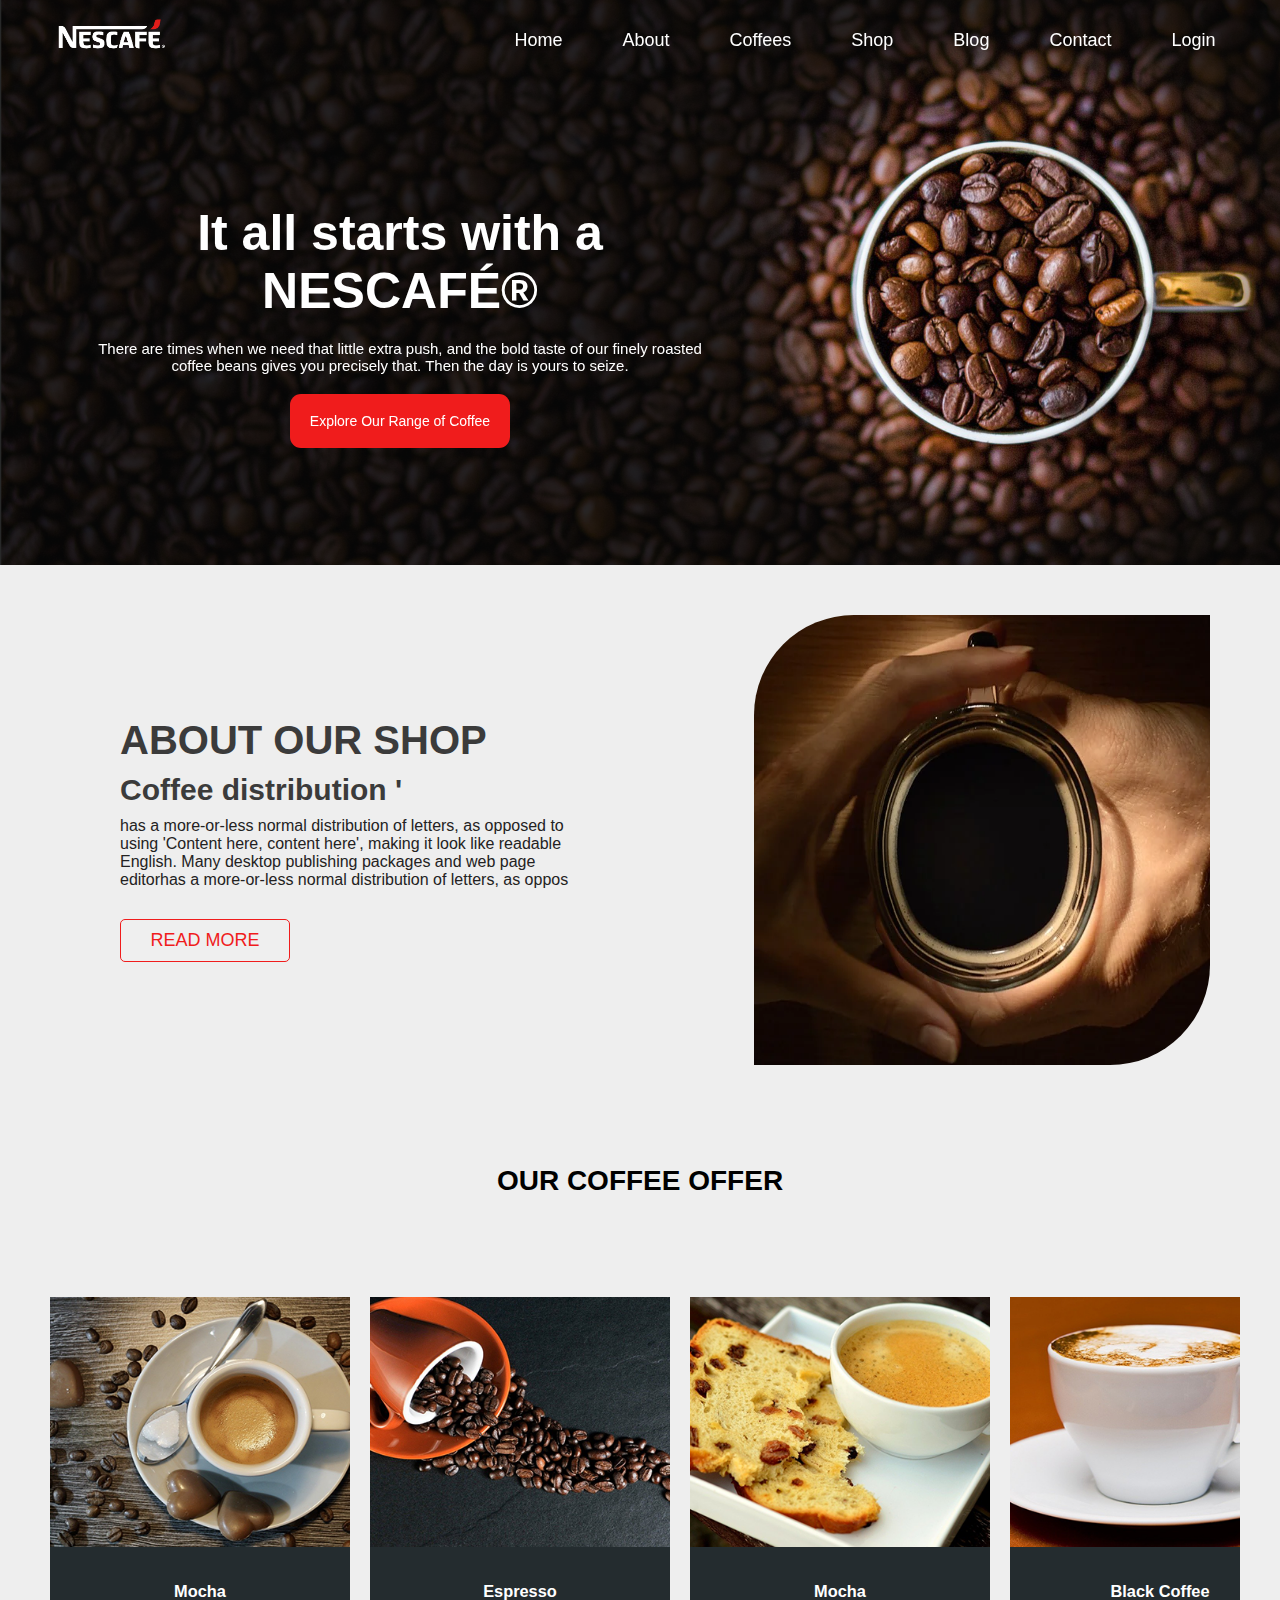
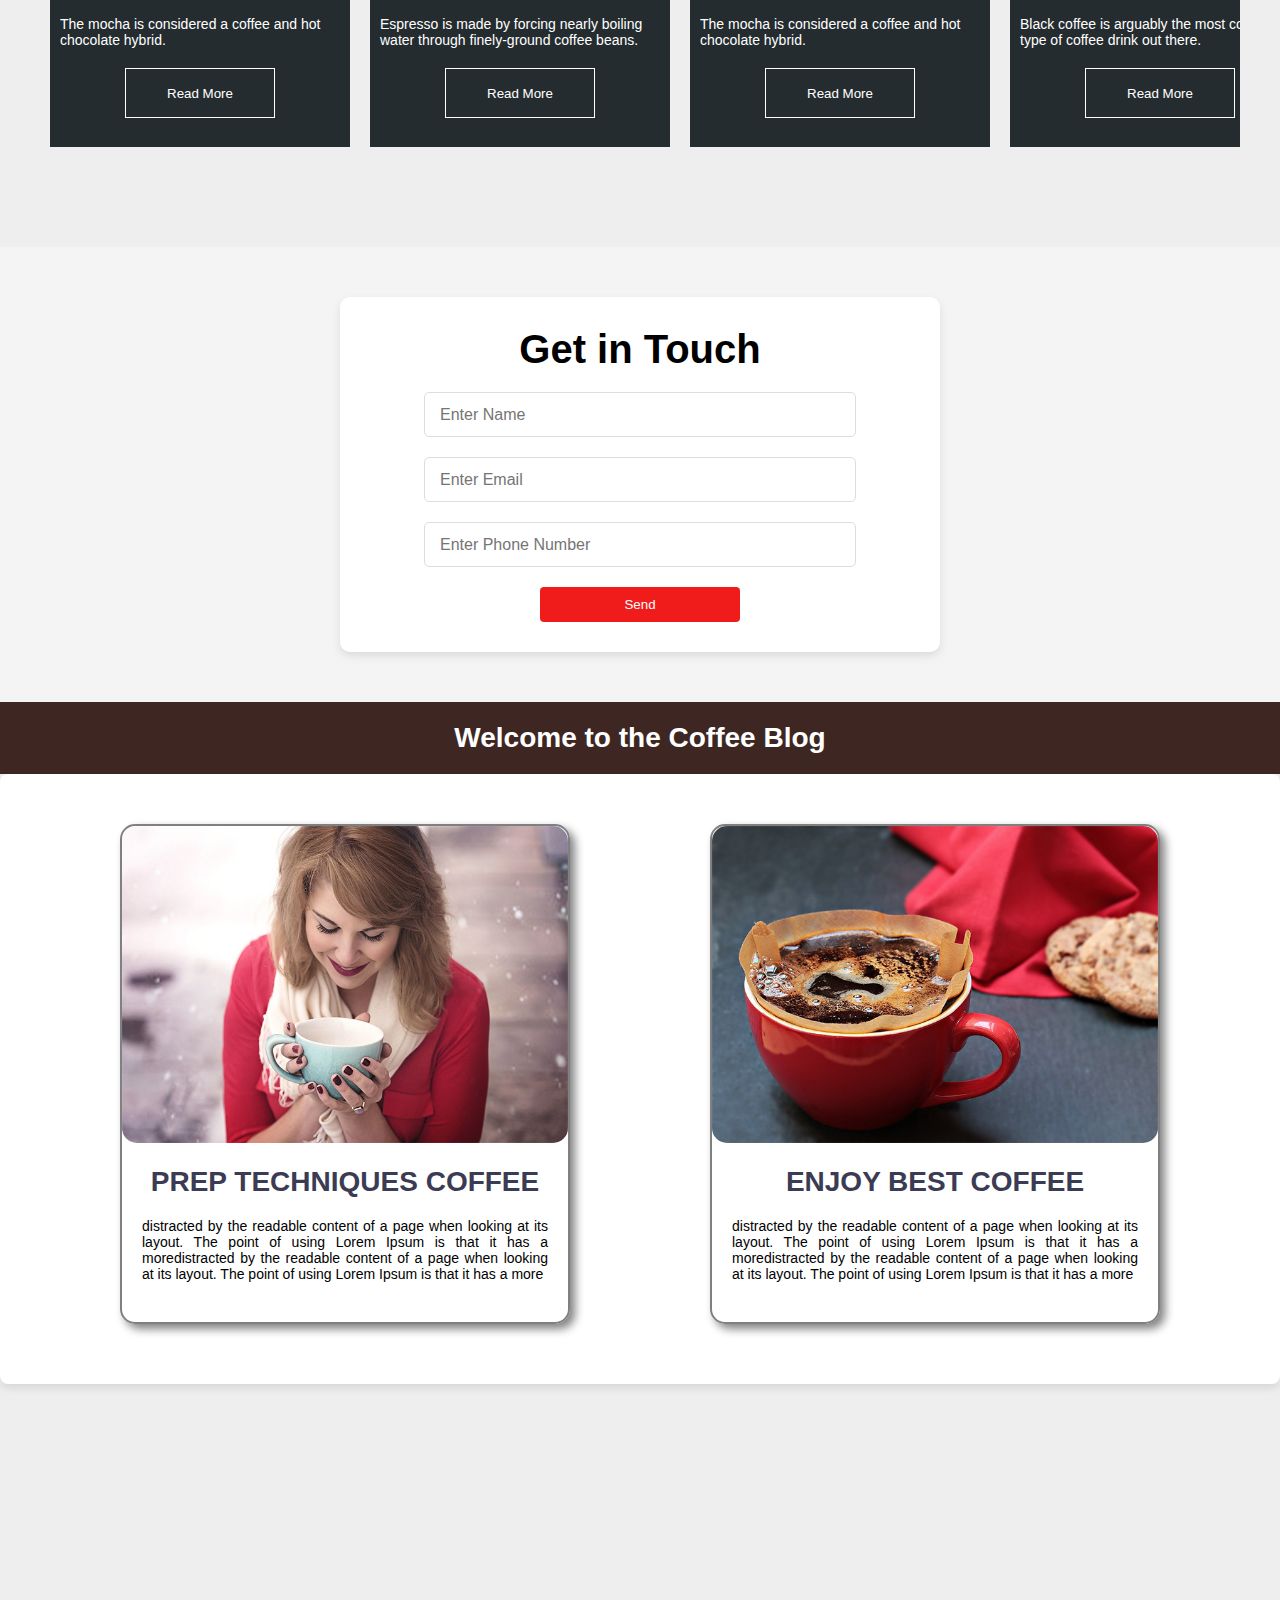
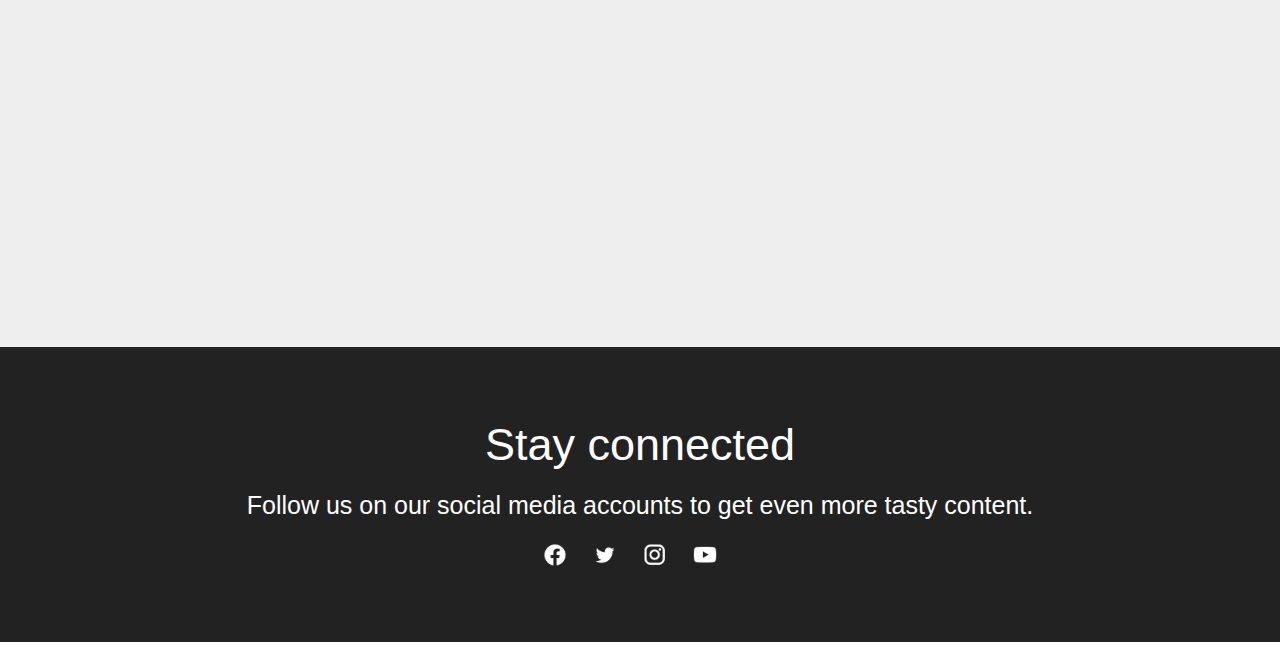
==== index.html @ 3fcc97b4 "Add files via upload" ====
<!DOCTYPE html>
<html lang="en">

<head>
    <meta charset="UTF-8">
    <meta name="viewport" content="width=device-width, initial-scale=1.0">
    <title>Nescafe</title>
    <link rel="stylesheet" href="style.css">
    <link rel="stylesheet" href="https://cdn.jsdelivr.net/npm/swiper@11/swiper-bundle.min.css" />
    <link rel="stylesheet" href="https://cdnjs.cloudflare.com/ajax/libs/font-awesome/6.5.2/css/all.min.css"
        integrity="sha512-SnH5WK+bZxgPHs44uWIX+LLJAJ9/2PkPKZ5QiAj6Ta86w+fsb2TkcmfRyVX3pBnMFcV7oQPJkl9QevSCWr3W6A=="
        crossorigin="anonymous" referrerpolicy="no-referrer" />
    <link rel="icon" href="images/favicon.ico">
    <script src="https://cdnjs.cloudflare.com/ajax/libs/jquery/3.7.1/jquery.min.js"
        integrity="sha512-v2CJ7UaYy4JwqLDIrZUI/4hqeoQieOmAZNXBeQyjo21dadnwR+8ZaIJVT8EE2iyI61OV8e6M8PP2/4hpQINQ/g=="
        crossorigin="anonymous" referrerpolicy="no-referrer">
        </script>
</head>

<body>
    <header>
        <div class="all-content">
            <div class="navbar">
                <div class="logo">
                    <img src="images/nescafe-logo.png" alt="nes-logo" style="width: 150px; height: 100px;">
                </div>
                <div class="list">
                    <ul>
                        <li><a href="#">Home</a></li>
                        <li><a href="#about" target="_self">About</a></li>
                        <li><a href="#coffee" target="_self">Coffees</a></li>
                        <li><a href="#shop" target="_self">Shop</a></li>
                        <li><a href="#blog" target="_self">Blog</a></li>
                        <li><a href="#contact" target="_self">Contact</a></li>
                        <li><a href="form.html" >Login</a></li>
                    </ul>
                    <div class="nav-icon">
                        <i class="fa-solid fa-bars toggle"></i>
                    </div>
                </div>
            </div>
        </div>
    </header>


   <!-- mobile banner starts here -->
   <div class="list-mb">
    <ul>
        <i class="fa-solid fa-x" class="close-mb" style="color: #ffff; cursor: pointer;"></i>
        <li><a href="#">Home</a></li>
        <li><a href="#">About</a></li>
        <li><a href="#">Coffees</a></li>
        <li><a href="#">Shop</a></li>
        <li><a href="#">Blog</a></li>
        <li><a href="#">Contact</a></li>
        <li><a href="form.html">Login</a></li>

    </ul>
  </div>

  <script>
  $(".toggle").click(function(){
  $("ul").show();
  
});

$(".list-mb .fa-x").click(() => {
        $("ul").hide(); 
    });
  </script>

    <div class="banner">
        <!-- Swiper -->
        <div class="swiper mySwiper">
            <div class="swiper-wrapper" style="height: 565px;">
                <div class="swiper-slide">
                    <div class="text">
                        <h1 >It all starts with a NESCAFÉ®</h1>
                        <p >There are times when we need that little extra
                            push, and the bold taste of our finely roasted coffee beans gives you precisely that. Then
                            the day is yours to seize.</p>
                        <button style="background: #F01C1C;
                margin-top: 20px;
                padding: 19px;
                color: #fff;
                width: 220px;
                border: none;
                border-radius: 11px;
                font-size: 14px; cursor: pointer;" onclick="showpopup()">Explore Our Range of Coffee</button>
                    </div>
                </div>
                <div class="swiper-slide">
                    <div class="text">
                        <h1 style="font-size: 50px;">Relax and unwind with NESCAFÉ®</h1>
                        <p style="font-size: 15px; padding-top: 20px;">After all that is said and done, remember, the
                            universe is yours to unfold. You belong here, with us. Take a deep breath and indulge in a
                            warm cup of NESCAFÉ® to enjoy the small pleasures of life.</p>
                        <button style="background: #F01C1C;
              margin-top: 20px;
              padding: 19px;
              color: #fff;
              width: 220px;
              border: none;
              border-radius: 11px;
              font-size: 14px;">Explore Our Range of Coffee</button>
                    </div>
                </div>
                <div class="swiper-slide ">
                    <div class="text">
                        <h1 style="font-size: 50px;">Relax and unwind with NESCAFÉ®</h1>
                        <p style="font-size: 15px; padding-top: 20px;">After all that is said and done, remember, the
                            universe is yours to unfold. You belong here, with us. Take a deep breath and indulge in a
                            warm cup of NESCAFÉ® to enjoy the small pleasures of life.</p>
                        <button style="background: green;
                margin-top: 20px;
                padding: 19px;
                color: #fff;
                width: 220px;
                border: none;
                border-radius: 11px;
                font-size: 14px; cursor: pointer;" onclick="showpopup()">Explore Our Range of Coffee </button>
                    </div>

                </div>

            </div>

        </div>
    </div>
    <!-- Swiper JS -->
    <script src="https://cdn.jsdelivr.net/npm/swiper@11/swiper-bundle.min.js"></script>

    <!-- Initialize Swiper -->
    <!-- <script>
          var swiper = new Swiper(".mySwiper", {
            spaceBetween: 30,
            centeredSlides: true,
            autoplay: {
              delay: 2500,
              disableOnInteraction: false,
            },
            pagination: {
              el: ".swiper-pagination",
              clickable: true,
            },
            navigation: {
              nextEl: ".swiper-button-next",
              prevEl: ".swiper-button-prev",
            },
          });
        </script>  -->


    <!-- popup code starts here -->
    <div class="popup-1" id="backdrop">

        <button class="close" onclick="hidepopup()">X</button>
        <div class="all-cards-new">

            <div class="popup-card">
                <div class="img-new">
                    <img src="images/img-2.webp" alt="coffee">
                </div>
                <h3>NESCAFÉ® Iced Latté Can</h3>
                <p>Your favorite coffee experience made more stylish with a cool can!</p>
                <div class="icons" style="display: flex;">
                    <i class="fa-solid fa-star"></i>
                    <i class="fa-solid fa-star"></i>
                    <i class="fa-solid fa-star"></i>
                    <i class="fa-solid fa-star"></i>
                    <i class="fa-solid fa-star"></i>
                </div>
            </div>

            <div class="popup-card">
                <div class="img-new">
                    <img src="images/img-3.webp" alt="coffee">
                </div>
                <h3>NESCAFÉ® Iced Latté Can</h3>
                <p>Your favorite coffee experience made more stylish with a cool can!</p>
                <div class="icons" style="display: flex;">
                    <i class="fa-solid fa-star"></i>
                    <i class="fa-solid fa-star"></i>
                    <i class="fa-solid fa-star"></i>
                    <i class="fa-solid fa-star"></i>
                    <i class="fa-solid fa-star"></i>
                </div>
            </div>
            <div class="popup-card">
                <div class="img-new">
                    <img src="images/img-4.webp" alt="coffee">
                </div>
                <h3>NESCAFÉ® Iced Latté Can</h3>
                <p>Your favorite coffee experience made more stylish with a cool can!</p>
                <div class="icons" style="display: flex;">
                    <i class="fa-solid fa-star"></i>
                    <i class="fa-solid fa-star"></i>
                    <i class="fa-solid fa-star"></i>
                    <i class="fa-solid fa-star"></i>
                    <i class="fa-solid fa-star"></i>
                </div>
            </div>
        </div>


        <!-- <div class="all-cards-new" style="margin-bottom: 30px;">
                <div class="popup-card">
                    <div class="img-new">
                        <img src="images/img-2.webp" alt="coffee">
                    </div>
                    <h3>NESCAFÉ® Iced Latté Can</h3>
                    <p>Your favorite coffee experience made more stylish with a cool can!</p>
                    <div class="icons" style="display: flex;">
                        <i class="fa-solid fa-star"></i>
                        <i class="fa-solid fa-star"></i>
                        <i class="fa-solid fa-star"></i>
                        <i class="fa-solid fa-star"></i>
                        <i class="fa-solid fa-star"></i>
                    </div>
                </div>
            
                <div class="popup-card">
                    <div class="img-new">
                        <img src="images/img-3.webp" alt="coffee">
                    </div>
                    <h3>NESCAFÉ® Iced Latté Can</h3>
                    <p>Your favorite coffee experience made more stylish with a cool can!</p>
                    <div class="icons" style="display: flex;">
                        <i class="fa-solid fa-star"></i>
                        <i class="fa-solid fa-star"></i>
                        <i class="fa-solid fa-star"></i>
                        <i class="fa-solid fa-star"></i>
                        <i class="fa-solid fa-star"></i>
                    </div>
                </div>
            
                <div class="popup-card">
                    <div class="img-new">
                        <img src="images/img-4.webp" alt="coffee">
                    </div>
                    <h3>NESCAFÉ® Iced Latté Can</h3>
                    <p>Your favorite coffee experience made more stylish with a cool can!</p>
                    <div class="icons" style="display: flex;">
                        <i class="fa-solid fa-star"></i>
                        <i class="fa-solid fa-star"></i>
                        <i class="fa-solid fa-star"></i>
                        <i class="fa-solid fa-star"></i>
                        <i class="fa-solid fa-star"></i>
                    </div>
                </div>
              </div> -->

    </div>

    <!-- section 2 starts here -->
    <div class="all-content-2" id="about">
        <div class="text-img-2">
            <div class="text-2">

                <h1>ABOUT OUR SHOP</h1>
                <h2>Coffee distribution '</h2>
                <p>has a more-or-less normal distribution of letters, as opposed to using 'Content here, content here',
                    making it look like readable English. Many desktop publishing packages and web page editorhas a
                    more-or-less normal distribution of letters, as oppos</p>
                    <div class="read-btn">
                <button onclick="showpopup()">Read More</button>
            </div>
            </div>

            <div class="image-2">
                <img src="images/img-2.webp" alt="coffee" width="100px">
            </div>
        </div>
    </div>

    <!-- section-2 ends here -->

    <!-- section-3 starts here -->
    <h1  class="coffee-head-1" id="coffee">OUR COFFEE OFFER</h1>
    <section class="sec-3">
        <div class="backward" id="back-btn" onclick="scrollleft()">
            <i class="fas fa-chevron-left" style="color: #000;"></i>
        </div>
        <div class="all-cards" id="gallery">
            <div class="box">
                <div class="images-3">
                    <img src="images/coffee-1.png" alt="coffee">
                </div>
                <div class=" text-3">
                    <h3>Mocha</h3>
                    <p>The mocha is considered a coffee and hot chocolate hybrid.</p>
                    <div class="btn-1">
                        <button onclick="showpopup()">Read More</button>
                    </div>
                </div>
            </div>

            <div class="box">
                <div class="images-3">
                    <img src="images/coffee-2.png" alt="coffee">
                </div>
                <div class=" text-3">
                    <h3> Espresso</h3>
                    <p>Espresso is made by forcing nearly boiling water through finely-ground coffee beans.</p>
                    <div class="btn-1">
                        <button onclick="showpopup()">Read More</button>
                    </div>
                </div>
            </div>


            <div class="box">
                <div class="images-3">
                    <img src="images/coffee-3.png" alt="coffee">
                </div>
                <div class=" text-3">
                    <h3>Mocha</h3>
                    <p>The mocha is considered a coffee and hot chocolate hybrid.</p>
                    <div class="btn-1">
                        <button onclick="showpopup()">Read More</button>
                    </div>
                </div>
            </div>

            <div class="box">
                <div class="images-3">
                    <img src="images/coffee-4.png" alt="coffee">
                </div>
                <div class=" text-3">
                    <h3>Black Coffee</h3>
                    <p>Black coffee is arguably the most common type of coffee drink out there.</p>
                    <div class="btn-1">
                        <button onclick="showpopup()">Read More</button>
                    </div>
                </div>
            </div>

            <div class="box">
                <div class="images-3">
                    <img src="images/coffee-1.png" alt="coffee">
                </div>
                <div class=" text-3">
                    <h3>Americano</h3>
                    <p>The Americano is another popular type of coffee drink, and it's very easy to make!</p>
                    <div class="btn-1">
                        <button onclick="showpopup()">Read More</button>
                    </div>
                </div>
            </div>

            <div class="box">
                <div class="images-3">
                    <img src="images/coffee-2.png" alt="coffee">
                </div>
                <div class=" text-3">
                    <h3>Cappuccino</h3>
                    <p>Cappuccinos are a classic Italian type of coffee drink made of espresso, steamed milk, and thick
                        foam in equal parts.</p>
                    <div class="btn-1">
                        <button onclick="showpopup()">Read More</button>
                    </div>
                </div>
            </div>

            <div class="box">
                <div class="images-3">
                    <img src="images/coffee-3.png" alt="coffee">
                </div>
                <div class=" text-3">
                    <h3>Flat White</h3>
                    <p>If you're not familiar with flat whites, they're a type of coffee drink that's made with espresso
                        and steamed milk.</p>
                    <div class="btn-1">
                        <button onclick="showpopup()"> Read More</button>
                    </div>
                </div>
            </div>

            <div class="box">
                <div class="images-3">
                    <img src="images/coffee-4.png" alt="coffee">
                </div>
                <div class=" text-3">
                    <h3>Mocha</h3>
                    <p>The mocha is considered a coffee and hot chocolate hybrid.</p>
                    <div class="btn-1">
                        <button onclick="showpopup()">Read More</button>
                    </div>
                </div>
            </div>


            <div class="box">
                <div class="images-3">
                    <img src="images/coffee-1.png" alt="coffee">
                </div>
                <div class=" text-3">
                    <h3>Mocha</h3>
                    <p>The mocha is considered a coffee and hot chocolate hybrid.</p>
                    <div class="btn-1">
                        <button onclick="showpopup()">Read More</button>
                    </div>
                </div>
            </div>

            <div class="box">
                <div class="images-3">
                    <img src="images/coffee-2.png" alt="coffee">
                </div>
                <div class=" text-3">
                    <h3>Mocha</h3>
                    <p>The mocha is considered a coffee and hot chocolate hybrid.</p>
                    <div class="btn-1">
                        <button onclick="showpopup()">Read More</button>
                    </div>
                </div>
            </div>

            <div class="box">
                <div class="images-3">
                    <img src="images/coffee-3.png" alt="coffee">
                </div>
                <div class=" text-3">
                    <h3>Mocha</h3>
                    <p>The mocha is considered a coffee and hot chocolate hybrid.</p>
                    <div class="btn-1">
                        <button onclick="showpopup()">Read More</button>
                    </div>
                </div>
            </div>


        </div>
        <div class="forward" id="forward-btn" onclick="scrollright()">
            <i class="fas fa-chevron-right"></i>
        </div>
    </section>

    


    <script>
        let gallery = document.getElementById("gallery")

        function scrollleft() {
            gallery.scrollLeft -= 400

        }

        function scrollright() {
            gallery.scrollLeft += 400
        }
    </script>

    <script>
        let backdrop = document.getElementById("backdrop");

        function showpopup() {
            let backdrop = document.getElementById("backdrop");
            backdrop.style.display = "block";
        }


        function hidepopup() {
            backdrop.style.display = "none";
        }
    </script>

    <!-- section 4 starts here -->

    <section class="sec-4" id="shop">
        <form action="#" class="contact-form">
            <h1 style="color: #000;">Get in Touch</h1>
            <input type="text" placeholder="Enter Name" required>
            <input type="email" placeholder="Enter Email" required>
            <input type="tel" placeholder="Enter Phone Number" required>
            <div class="send-btn">
                <button onclick="showpopup2()" style="width: 200px;">Send</button>
            </div>
        </form>
    </section>

    <!-- popup 2 starts here -->
    <div class="popup-1" id="backdrop-2">
        <button class="close-2" onclick="hidepopup2()">X</button>
        <div class="popup-show">
            <div class="popup-box">
                <img src="images/nes.gif.png" width="150px">
                <h1 style="text-align: center;
               ">Thanks For Login !</h1>
                <h3 style="padding-top: 50px; text-align: center; font-size: 25px; ">Our Team Will Contact You Soon</h3>
            </div>
        </div>
    </div>

    <script>
        let display2 = document.getElementById("backdrop-2")

        function showpopup2(event) {
            display2.classList.add("display-2")
            // event.preventDefault();
        }

        function hidepopup2() {
            display2.classList.remove("display-2")
        }
    </script>

    <div class="blog-heading" id="blog">
        <h1>Welcome to the Coffee Blog</h1>
    </div>
    <main>
        <section class="blog" style="display: flex;">
            <!-- <h2>Latest Posts</h2> -->
            <div id="blog-container" class="blog-container">

                <div class="blog-box" style="    margin-top: 50px;
            border: 2px solid gray;
            height: 500px;
            width: 450px;
            box-shadow: 5px 5px 10px gray;
            margin-inline: 70px; border-radius: 15px;">
                    <img src="images/blog-img1.png" width="446px" style="border-radius: 15px;">
                    <h1 style="color: #3B3B54; text-align: center; padding: 20px 0px;">PREP TECHNIQUES COFFEE</h1>
                    <p style="padding: 0px 20px; text-align: justify;">distracted by the readable content of a page when
                        looking at its layout. The point of using Lorem Ipsum is that it has a moredistracted by the
                        readable content of a page when looking at its layout. The point of using Lorem Ipsum is that it
                        has a more</p>

                </div>

                <div class="blog-box" style="    margin-top: 50px;
                border: 2px solid gray;
                height: 500px;
                width: 450px;
                box-shadow: 5px 5px 10px gray;
                margin-inline: 70px; border-radius: 15px;">
                    <img src="images/blog-img2.png" width="446px" style="border-radius: 15px;">
                    <h1 style="color: #3B3B54; text-align: center; padding: 20px 0px;">ENJOY BEST COFFEE</h1>
                    <p style="padding: 0px 20px; text-align: justify;">distracted by the readable content of a page when
                        looking at its layout. The point of using Lorem Ipsum is that it has a moredistracted by the
                        readable content of a page when looking at its layout. The point of using Lorem Ipsum is that it
                        has a more</p>

                </div>
            </div>
        </section>
    </main>

    <div class="map">
        <iframe
            src="https://www.google.com/maps/embed?pb=!1m18!1m12!1m3!1d3504.837825254051!2d77.19170289999998!3d28.544593900000006!2m3!1f0!2f0!3f0!3m2!1i1024!2i768!4f13.1!3m3!1m2!1s0x390d1df65f4fb285%3A0xc996022f8190b12f!2sNescaf%C3%A9%20Coffee%20Store!5e0!3m2!1sen!2sin!4v1720678794001!5m2!1sen!2sin"
            width="100%" height="450" style="border:0;" allowfullscreen="" loading="lazy"
            referrerpolicy="no-referrer-when-downgrade"></iframe>
    </div>



    <!-- footer starts here -->
    <footer id="contact">
        <div class="footer-new">
            <h1>Stay connected</h1>
            <p>Follow us on our social media accounts to get even more tasty content.</p>
            <div class="footer-icon">
                <img src="images/fb icon.webp">
                <img src="images/twitter icon.webp">
                <img src="images/insta icon.webp">
                <img src="images/yt icon.webp">

            </div>
        </div>
    </footer>

  

    <!-- change bg on scroll -->
   <script>
   $(document).ready(()=>{
    $(window).scroll(()=>{
        $('header').addClass('scrolled')
    })
   })
   </script>
</body>

</html>
---- style.css ----
* {
  margin: 0;
  padding: 0;
  box-sizing: border-box;
}

header {
  display: flex;
  flex-wrap: wrap;
  justify-content: center;
  width: 100%;
  background: transparent;
  position: fixed;
  z-index: 100;
}

.all-content {
  max-width: 1320px;
}

.navbar {
  display: flex;
  width: 100%;
  height: 80px;
  background: transparent;
  justify-content: space-between;
  padding: 30px 40px;
  align-items: center;
  flex-grow: 1;
  flex-basis: 200px;
  font-size: 18px;
}

.logo {
  margin-right: 200px;
}

.list ul {
  display: flex;
  align-items: end;
  margin-left: 100px;
}

.list ul li {
  list-style: none;
}

.list ul li a {
  text-decoration: none;
  margin-inline: 30px;
  color: #fff;
}

html,
body {
  position: relative;
  height: 100%;
}

body {
  background: #eee;
  font-family: Helvetica Neue, Helvetica, Arial, sans-serif;
  font-size: 14px;
  color: #000;
  margin: 0;
  padding: 0;
}

.swiper {
  width: 100%;
  height: 100%;
}

.swiper-slide {
  text-align: center;
  font-size: 18px;
  background: #fff;
  display: flex;
  justify-content: center;
  align-items: center;
}

.swiper-slide img {
  display: block;
  width: 100%;
  height: 100%;
  object-fit: cover;
}

.swiper-slide {
  background: url(images/banner-bg.png);
  width: 100%;
  height: 565px;
  background-position: center;
  background-size: cover;
  position: absolute;
}

/* section-2 starts here */

.text {
  position: absolute;
  /* background: green; */
  width: 50%;
  top: 204px;
  left: 80px;
  height: auto;
  color: #fff;
}

.all-content-2 {
  width: 100%;
  display: flex;
  justify-content: center;
  align-items: center;
  height: 450px;
  /* background: green; */
  margin-top: 50px;
  padding: 0px 70px;
  flex-wrap: wrap;
}

.text-2 {
  width: 50%;
  /* background-color: red; */
  height: 450px;
  display: flex;
  justify-content: center;
  flex-direction: column;
  padding: 0px 50px;
}

.image-2 {
  width: 50%;
  /* background: yellow; */
  height: 450px;
  float: right;
}

.text-2 h1 {
  width: 100%;
  float: left;
  font-size: 40px;
  color: #3b3b3b;
  text-transform: uppercase;
  font-weight: bold;
  padding-bottom: 0px;
}

.text-2 h2 {
  width: 100%;
  float: left;
  font-size: 30px;
  color: #3b3b3b;
  margin: 10px 0px;
}

.text-2 p {
  width: 100%;
  float: left;
  font-size: 16px;
  color: #232222;
  margin: 0px;
  padding-bottom: 30px;
}

.text-2 button {
  width: 170px;
  float: left;
  font-size: 18px;
  color: #f01c1c;
  text-transform: uppercase;
  border-radius: 5px;
  border: 1px solid #f01c1c;
  padding: 10px;
  border-radius: 5px;
  text-align: center;
  transition: 1s ease-in-out;
}

.text-2 button:hover {
  cursor: pointer;
  background: red;
  color: #fff;
}

.text-img-2 {
  max-width: 1320px;
  display: flex;
  flex-wrap: wrap;
}

.image-2 {
  height: 450px;
  overflow: hidden;
}

.image-2 img {
  width: 80%;
  border-radius: 100px 0px 100px 0px;
  height: 450px;
  float: right;
  transition: 2s ease-in-out;
  overflow: hidden;
  cursor: pointer;
}

.image-2 img:hover {
  transform: scale(1.1);
  border-radius: 0px 0px 0px 0px;
}

/* 
section-3 starts here */

section {
  height: auto;
  width: 100%;
  display: flex;
  justify-content: center;
  flex-wrap: wrap;
  align-items: center;
}

.text-img-3 {
  max-width: 1320px;
  display: flex;
}

html {
  scroll-behavior: smooth;
}

.sec-3 {
  display: flex;
  justify-content: center;
  align-items: center;
  width: 100%;
  height: auto;
}

.all-cards {
  display: flex;
  margin-top: 100px;
  max-width: 1200px;
  overflow-x: scroll;
  overflow-y: hidden;
}

.all-cards::-webkit-scrollbar {
  display: none;
}

.box {
  width: 300px;
  height: 450px;
  background: #242c2f;
  margin-inline: 10px;
  flex: none;
  transition: 1s ease-in-out;
  cursor: pointer;
}

.box:hover {
  background: #F01C1C;
}

.images-3 img {
  width: 100%;
  display: block;
  margin: auto;
  height: 250px;
}

.text-3 {
  display: flex;
  justify-content: center;
  align-items: center;
  flex-direction: column;
  padding: 20px 10px;
  color: #fff;
}

.text-3 h3 {
  padding: 15px 0px;
  text-align: center;
  color: #fff;
}

.btn-1 button {
  width: 150px;
  height: 50px;
  background: transparent;
  border: 1px solid #ffff;
  cursor: pointer;
  margin-top: 20px;
  color: #fff;
}

.forward i {
  font-size: 40px;
  /* margin-left: 40px; */
  cursor: pointer;
}

.backward i {
  font-size: 40px;
  /* margin-right: 40px; */
  cursor: pointer;
}

.popup-1 {
  width: 100%;
  background: rgba(0, 0, 0, 0.9);
  height: auto;
  display: none;
  justify-content: center;
  align-items: center;
  /* Add this for centering content */
  position: fixed;
  /* Fixed position for full screen popup */
  top: 0;
  left: 0;
  height: 110vh;
}

.popup-card {
  width: 240px;
  height: 280px;
  background: #dd3907e8;
  margin: 20px;
  transform: translate(71px, 10px);
}

.display {
  display: flex;
  flex-direction: column;
  align-items: center;
  width: 100%;
  /* position: fixed; */
  height: 110vh;
  z-index: 100;
}

.img-new {
  padding-top: 31px;
}

.img-new img {
  width: 50%;
  display: block;
  margin: auto;
}

.popup-card h3 {
  font-size: 15px;
  text-align: center;
  padding-top: 15px;
  color: #fff;
}

.popup-card p {
  font-size: 12px;
  text-align: center;
  padding: 12px 0px;
  color: #fff;

}

.icons {
  display: flex;
  justify-content: center;
  color: #ffd103;
}

.all-cards-new {
  display: flex;
  overflow: hidden;
  justify-content: center;
  align-items: center;
  height: 100vh;
}

.all-cards-new::-webkit-scrollbar {
  display: none;
}

.close {
  color: #fff;
  background: transparent;
  float: right;
  width: 50px;
  height: 50px;
  margin: 50px;
  cursor: pointer;
}

.sec-4 {
  margin-top: 100px;
  height: auto;
  /* Adjusted to auto to fit content */
  display: flex;
  justify-content: center;
  align-items: center;
  padding: 50px 0;
  background-color: #f4f4f4;
}

.contact-form {
  width: 100%;
  max-width: 600px;
  background-color: #fff;
  padding: 30px;
  border-radius: 10px;
  box-shadow: 0 4px 10px rgba(0, 0, 0, 0.1);
  /* Soft shadow for depth */
  display: flex;
  flex-direction: column;
  align-items: center;
}

.contact-form h1 {
  color: #333;
  margin-bottom: 20px;
  font-size: 2.5rem;
}

form input {
  width: 80%;
  max-width: 500px;
  height: 45px;
  margin-bottom: 20px;
  padding: 0 15px;
  border: 1px solid #ddd;
  border-radius: 5px;
  font-size: 1rem;
  transition: border-color 0.3s, box-shadow 0.3s;
}

form input:focus {
  border-color: #F01C1C;
  box-shadow: 0 0 5px rgba(240, 28, 28, 0.5);
  outline: none;
}

.coffee-form button {
  width: 50%;
  max-width: 500px;
  height: 45px;
  background-color: #F01C1C;
  border: none;
  border-radius: 5px;
  color: #fff;
  font-size: 1rem;
  cursor: pointer;
  transition: background-color 0.3s, box-shadow 0.3s;
  box-shadow: 0 4px 8px rgba(0, 0, 0, 0.1);
}

.send-btn {
  display: flex;
  justify-content: center;
  margin: auto;
  width: 100%;
}

.coffee-form button:hover {
  background-color: #d01a1a;
  box-shadow: 0 6px 12px rgba(0, 0, 0, 0.2);
}

.popup-1 {
  background: rgba(0, 0, 0, 0.9);
  width: 100%;
  height: 100vh;
  display: none;
  position: fixed;
  z-index: 100;
}



.popup-show {
  display: flex;
  justify-content: center;
  align-items: center;
  margin-top: 80px;
}

.popup-box {
  background: #fff;
  width: 500px;
  height: 400px;
  border-radius: 50px;
  transform: translate(60px);
}

.close-2 {
  color: #fff;
  background: transparent;
  float: right;
  width: 50px;
  height: 50px;
  cursor: pointer;
  margin-right: 50px;
  margin-top: 50px;
}


.display-2 {
  display: block;
  width: 100%;
  height: 100vh;
}

.popup-box img {
  margin: auto;
  display: block;
  width: 50%;
}

footer {
  width: 100%;
  background: #232222;
  height: 300px;
  display: flex;
  justify-content: center;
  align-items: center;
  margin-top: 30px;
  border-bottom: 5px solid #fff;
}

.footer-new {
  max-width: 1320px;
}

.footer-new h1 {
  text-align: center;
  color: #fff;
  font-weight: 500;
  font-size: 45px;
}

.footer-new p {
  text-align: center;
  color: #fff;
  font-weight: 500;
  font-size: 25px;
  padding-top: 20px;
}

.footer-icon {
  display: flex;
  justify-content: center;
  padding-top: 20px;
}

.footer-icon img {
  width: 30px;
  height: 30px;
  cursor: pointer;
  margin-right: 20px;
}

.coffee-form {
  background: url(images/coffee.jpg);
  height: 100vh;
  width: 100%;
  background-size: cover;
  background-repeat: no-repeat;
  background-position: center;
}

.contents-new {
  width: 100%;
  height: 100vh;
  background: rgba(0, 0, 0, 0.7);
  display: flex;
  justify-content: center;
  align-items: center;
}

.coffee-form fieldset {
  width: 40%;

}

.coffee-form h1 {
  color: #fff;
}

.coffee-form .input-field {
  display: grid;
  place-items: center;
}

.coffee-form .input-field input {
  width: 60%;
}

#loginForm {
  backdrop-filter: blur(24px);
  box-shadow: 5px 5px 10px #414141;
  padding-bottom: 30px;
}

.coffee-form a {
  float: right;
  color: #fff;
  /* padding-right: 50px; */

}

.input-field span i {
  color: #000;
  font-size: 18px;
  position: absolute;
  transform: translate(132px, -49px);
  cursor: pointer;
}


.input-field input[type=text] {
  padding-left: 20px;
}

.input-field input[type=email] {
  padding-left: 20px;
}

.input-field input[type=password] {
  padding-left: 20px;
}



.contact-form button {
  display: inline-block;
  text-align: center;
  width: 50%;
  background-color: #F01C1C;
  color: #fff;
  border: none;
  border-radius: 4px;
  padding: 10px;
  cursor: pointer;
}

.contact-form button:hover {
  background-color: #d41010;
}


.coffee-form .form-btn {
  display: flex;
  justify-content: center;
  align-items: center;
  width: 100%;
}


.coffee-form .input-field span i {
  color: #000;
  font-size: 18px;
  position: absolute;
  transform: translate(132px, -49px);
  cursor: pointer;
}

.blog {
  max-width: 1346px;
  margin: 0 auto;
  /* padding: 20px; */
  background-color: #fff;
  border-radius: 8px;
  height: auto;
  padding-bottom: 60px;
  /* margin-top: 80px; */
  box-shadow: 0 4px 8px rgba(0, 0, 0, 0.1);
  margin-bottom: 80px;

}

.blog h2 {
  margin-bottom: 20px;
  color: #3e2723;
  /* Dark Coffee color */
}

.blog-container {
  display: flex;
}

.blog-post {
  border-bottom: 1px solid #ddd;
  padding: 20px 0;
}

.blog-post:last-child {
  border-bottom: none;
}

.blog-post h3 {
  margin: 0 0 10px;
  color: #3e2723;
}

.blog-post p {
  margin: 0;
  color: #555;
}

.blog-post .date {
  font-size: 0.9em;
  color: #888;
}

.blog-post .content {
  margin-top: 10px;
}

.blog-heading {
  background-color: #3e2723;
  color: #fff;
  padding: 20px;
  text-align: center;
}

.scrolled {
  background: rgba(0, 0, 0, 0.7);
}

.text h1 {
  font-size: 50px;
}

.text p {
  font-size: 15px;
  padding-top: 20px;
}

.read-btn button {
  float: left;
}

.coffee-head-1 {
  text-align: center;
  padding-top: 100px;
}

.nav-icon i {
  display: none;
}

.list-mb ul{
  display: none;
}

@media only screen and (max-width: 768px) {
  .text h1 {
    font-size: 25px;
  }

  .text p {
    font-size: 18px;
  }

  .text {
    position: absolute;
    /* background: green; */
    width: 67%;
    top: 150px;
    left: 80px;
    height: auto;
    color: #fff;
  }

  .all-content-2 {
    width: 100%;
    display: block;
  }

  .text-img-2 {
    display: grid;
    place-items: center;
  }

  .text-2 {
    width: 100%;
    padding: 0;
  }

  .text-2 h1 {
    font-size: 26px;
    padding-bottom: 20px;
    text-align: center;
  }

  .text-2 h2 {
    display: none;
  }

  .text-2 p {
    font-size: 18px;
    text-align: justify;
  }

  .read-btn {
    display: grid;
    justify-content: center;
  }

  .read-btn button {
    width: 186px;
    font-size: 19px;
  }

  .image-2 {
    width: 100%;
    height: 300px;
  }

  .image-2 img {
    width: 100%;
    border-radius: 0 0 0 0;
    height: 300px;
    object-fit: scale-down;
  }

  .coffee-head-1 {
    padding-top: 340px;
  }

  .sec-3 {
    display: none;
  }

  .coffee-head-1 {
    display: none;
  }

  .contact-form {
    margin-top: 150px;
  }

  .blog-container {
    display: grid;
    place-items: center;
  }

  .blog-box img {
    width: 449px;
  }

  .list li {
    display: none;
  }

  .nav-icon i {
    color: #fff;
    font-size: 25px;
    display: block;
    cursor: pointer;
  }

  .list-mb {
    position: fixed;
    z-index: 100;
    right: 0;
  
   

  }

  .list-mb ul {
    display: none;
    background: #000;
    width: 250px;
    float: right;
    z-index: 100;
    height: 180vh;
    padding: 0px 15px;
  }

  .list-mb ul li{
    padding: 20px;
    border-bottom: 1px solid #fff;
  
  }
  .list-mb ul li a{
    font-size: 16px;
    text-decoration: none;
    color: #fff;
  }

  .list-mb ul i{
    font-size: 20px;
    float: right;
    padding: 20px;
  }

  .list-mb-new{
    display: block;
  }

  .popup-1{
    background: rgba(0, 0, 0, 0.9);
    width: 100%;
    height: auto;
    display: none;
    position: fixed;
    z-index: 100;
}
  .all-cards-new{
    display: grid;
    height: auto;
  }
}
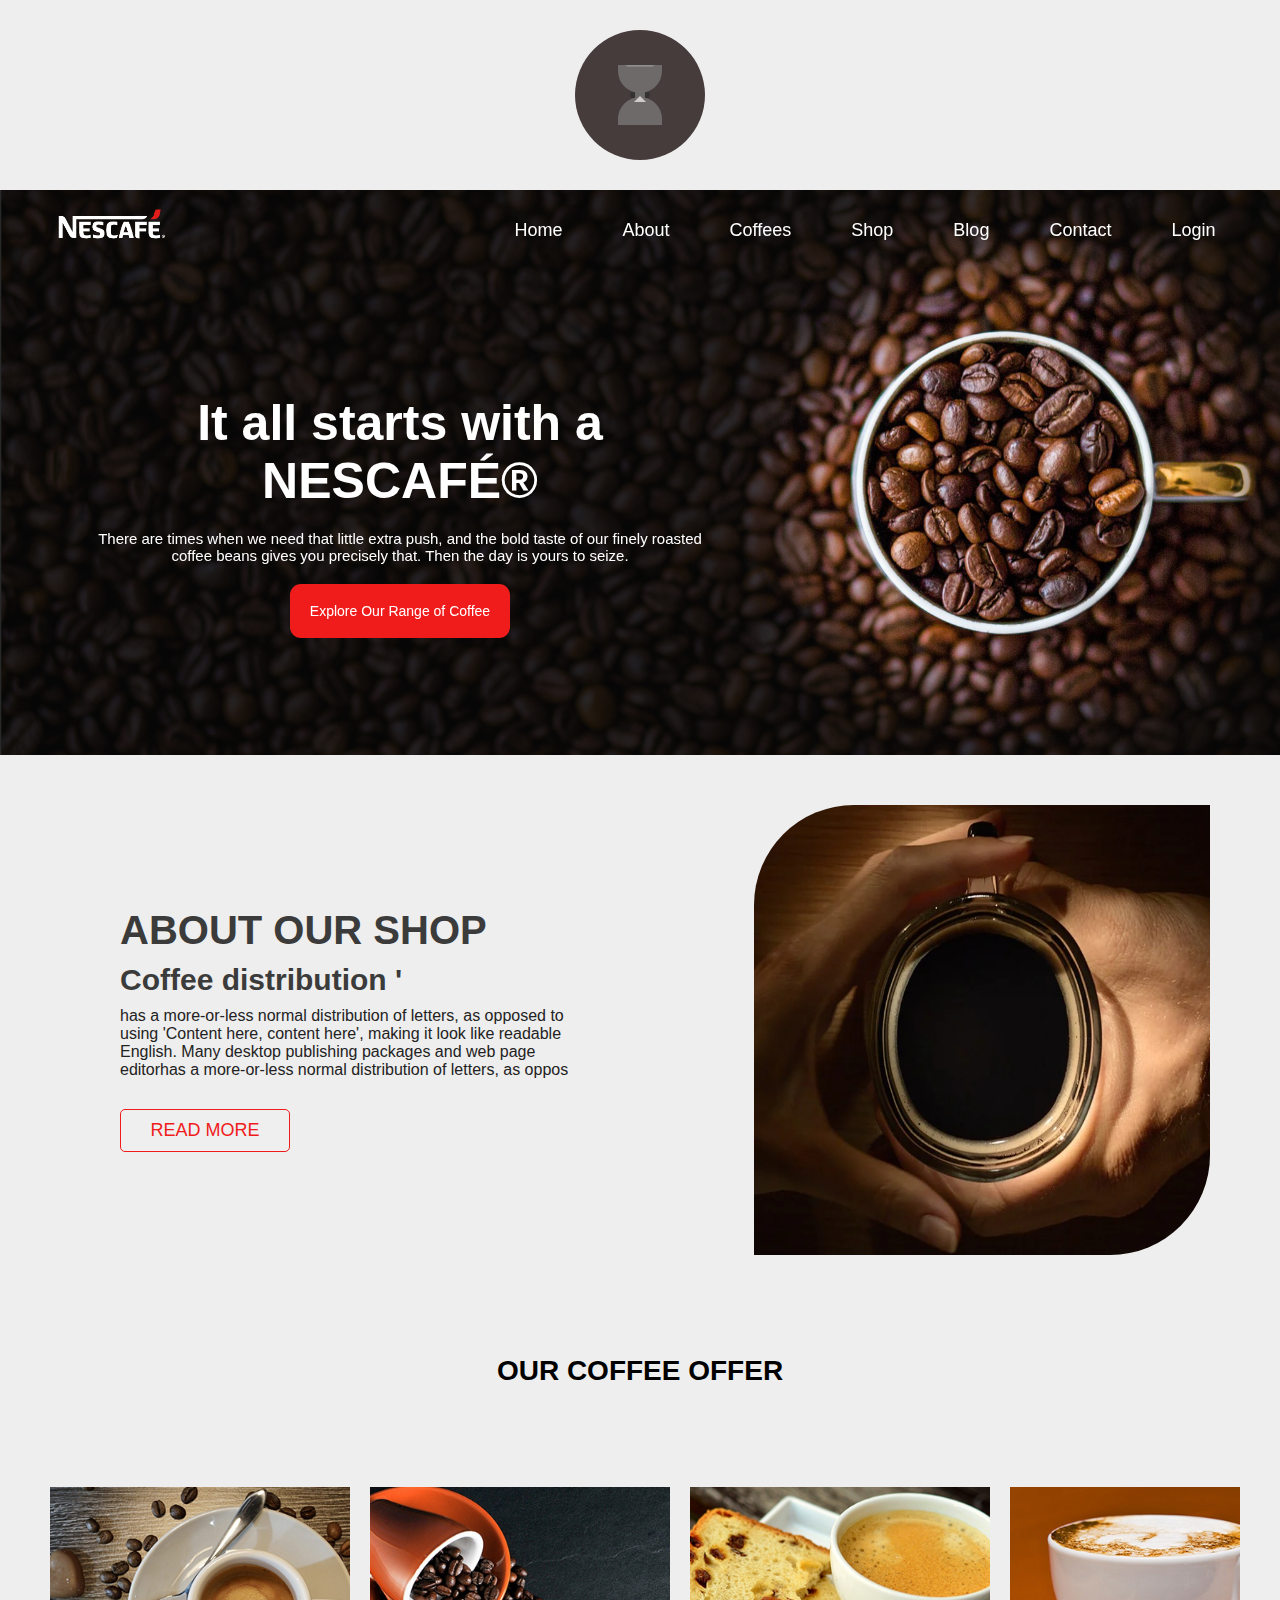
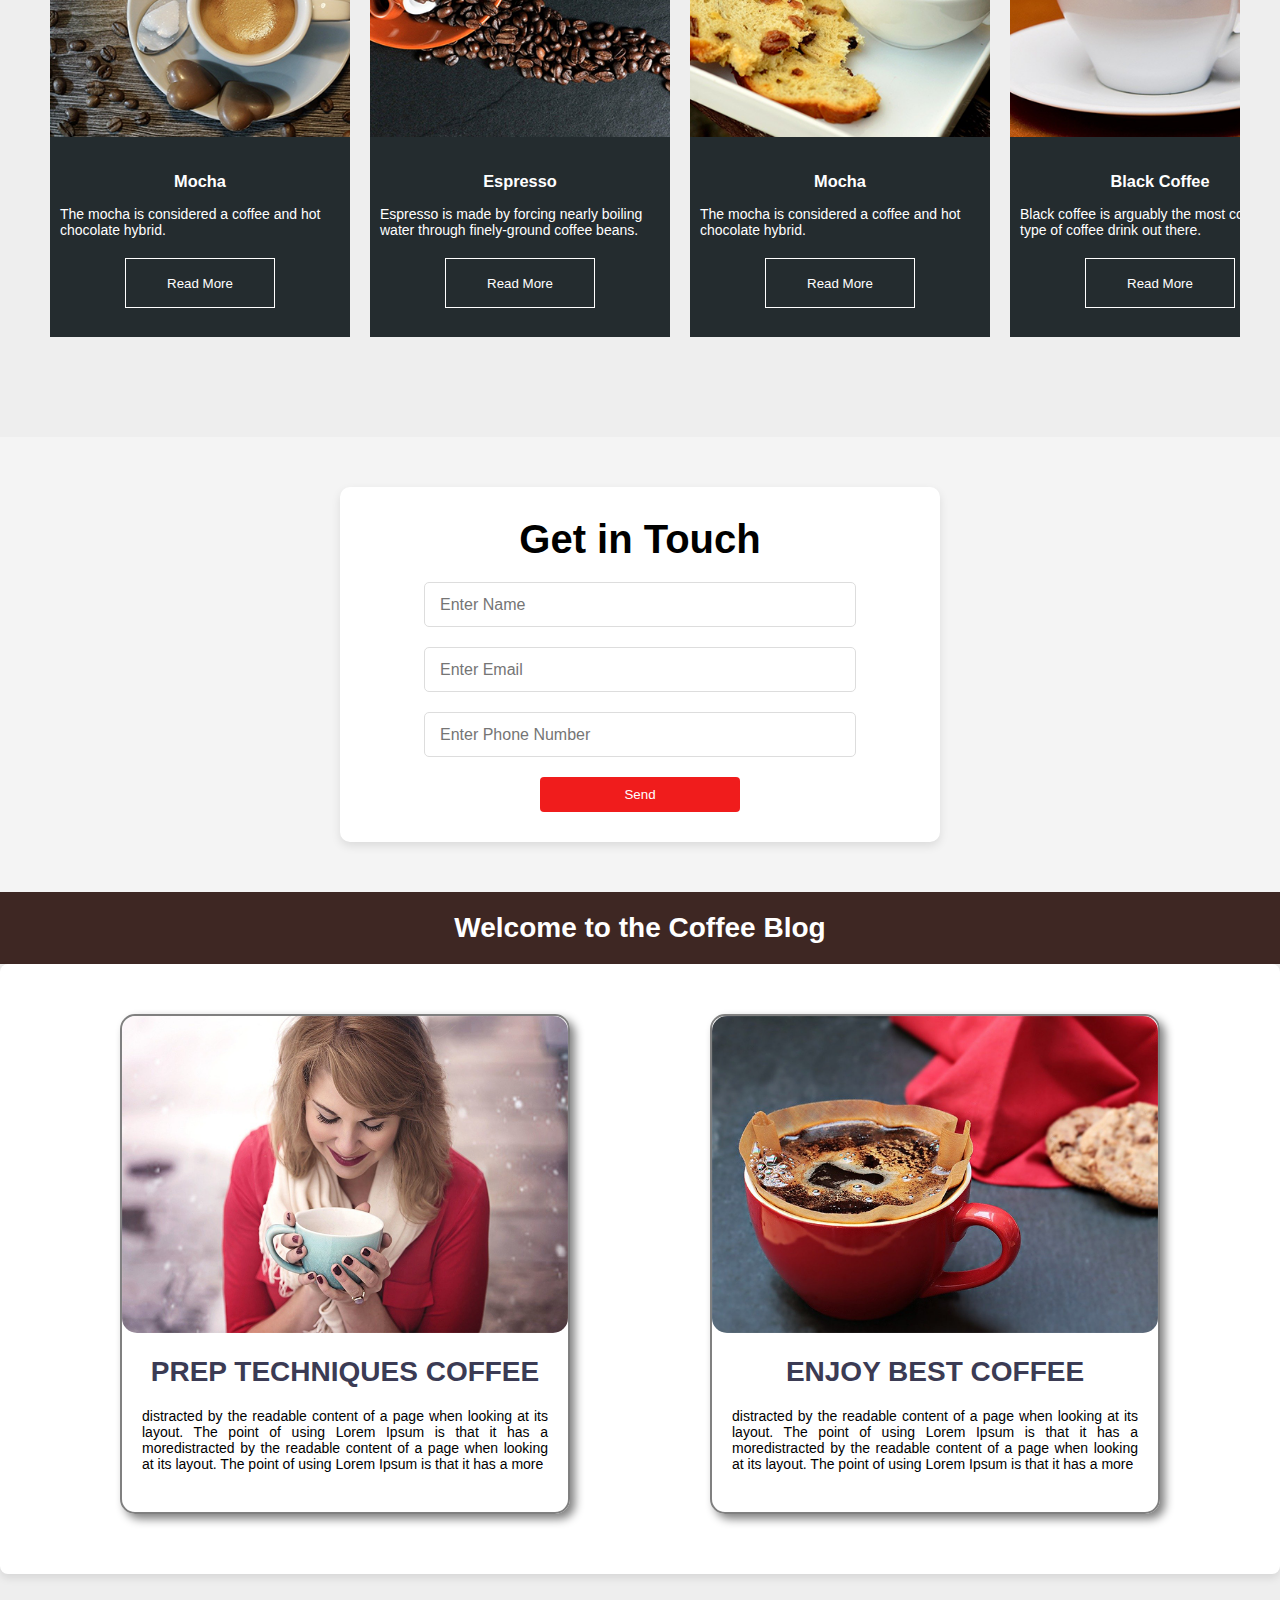
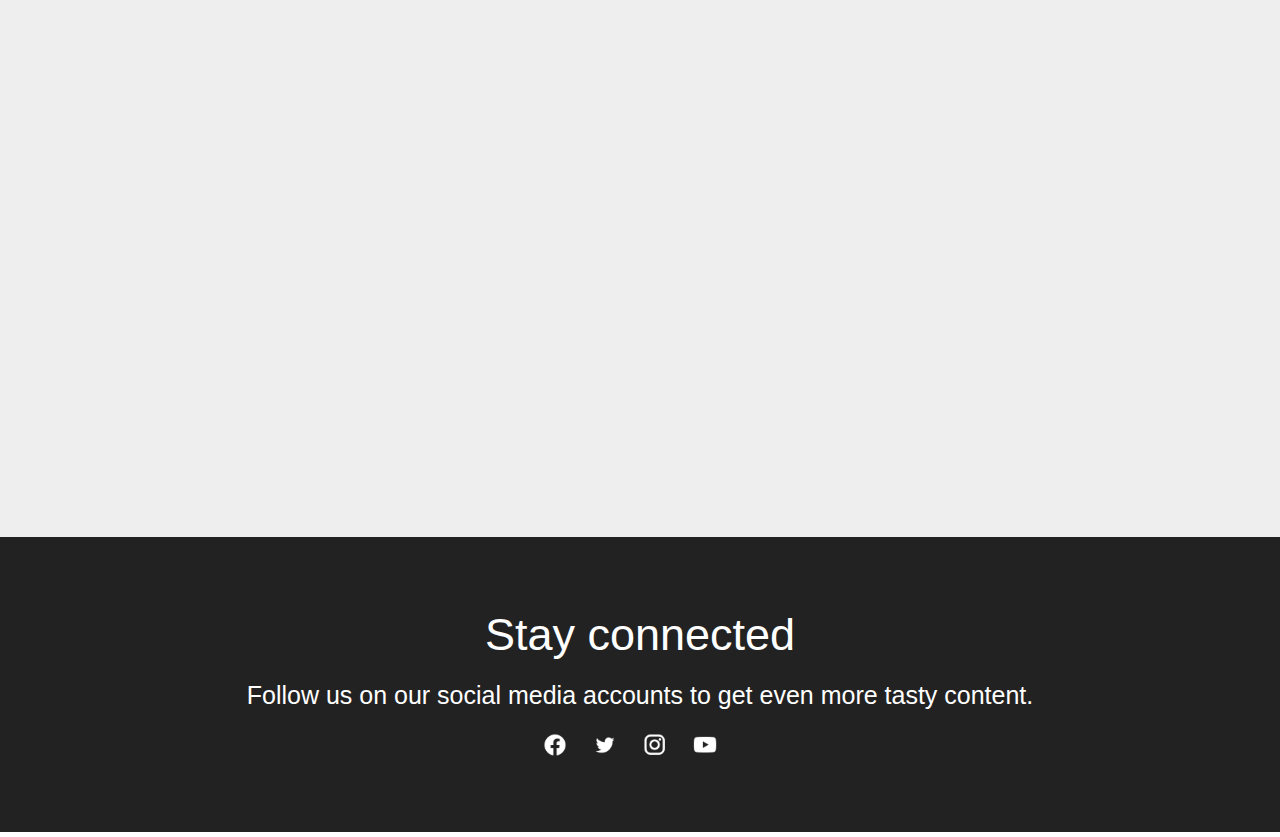
==== commit 47a070f6: "index.html" ====
--- a/index.html
+++ b/index.html
@@ -18,6 +18,17 @@
 </head>
 
 <body>
+     <div class="hourglassBackground">
+      <div class="hourglassContainer">
+        <div class="hourglassCurves"></div>
+        <div class="hourglassCapTop"></div>
+        <div class="hourglassGlassTop"></div>
+        <div class="hourglassSand"></div>
+        <div class="hourglassSandStream"></div>
+        <div class="hourglassCapBottom"></div>
+        <div class="hourglassGlass"></div>
+      </div>
+    </div>
     <header>
         <div class="all-content">
             <div class="navbar">
@@ -58,16 +69,7 @@
     </ul>
   </div>
 
-  <script>
-  $(".toggle").click(function(){
-  $("ul").show();
-  
-});
-
-$(".list-mb .fa-x").click(() => {
-        $("ul").hide(); 
-    });
-  </script>
+
 
     <div class="banner">
         <!-- Swiper -->
@@ -439,33 +441,6 @@
     
 
 
-    <script>
-        let gallery = document.getElementById("gallery")
-
-        function scrollleft() {
-            gallery.scrollLeft -= 400
-
-        }
-
-        function scrollright() {
-            gallery.scrollLeft += 400
-        }
-    </script>
-
-    <script>
-        let backdrop = document.getElementById("backdrop");
-
-        function showpopup() {
-            let backdrop = document.getElementById("backdrop");
-            backdrop.style.display = "block";
-        }
-
-
-        function hidepopup() {
-            backdrop.style.display = "none";
-        }
-    </script>
-
     <!-- section 4 starts here -->
 
     <section class="sec-4" id="shop">
@@ -493,18 +468,7 @@
         </div>
     </div>
 
-    <script>
-        let display2 = document.getElementById("backdrop-2")
-
-        function showpopup2(event) {
-            display2.classList.add("display-2")
-            // event.preventDefault();
-        }
-
-        function hidepopup2() {
-            display2.classList.remove("display-2")
-        }
-    </script>
+  
 
     <div class="blog-heading" id="blog">
         <h1>Welcome to the Coffee Blog</h1>
@@ -573,14 +537,8 @@
 
   
 
-    <!-- change bg on scroll -->
-   <script>
-   $(document).ready(()=>{
-    $(window).scroll(()=>{
-        $('header').addClass('scrolled')
-    })
-   })
-   </script>
+   
+    <script src="script.js"></script>
 </body>
 
-</html>+</html>
--- a/style.css
+++ b/style.css
@@ -3,6 +3,478 @@
   padding: 0;
   box-sizing: border-box;
 }
+.hourglassBackground {
+  position: relative;
+  background-color: rgb(71, 60, 60);
+  height: 130px;
+  width: 130px;
+  border-radius: 50%;
+  margin: 30px auto;
+}
+
+.hourglassContainer {
+  position: absolute;
+  top: 30px;
+  left: 40px;
+  width: 50px;
+  height: 70px;
+  -webkit-animation: hourglassRotate 2s ease-in 0s infinite;
+  animation: hourglassRotate 2s ease-in 0s infinite;
+  transform-style: preserve-3d;
+  perspective: 1000px;
+}
+
+.hourglassContainer div,
+.hourglassContainer div:before,
+.hourglassContainer div:after {
+  transform-style: preserve-3d;
+}
+
+@-webkit-keyframes hourglassRotate {
+  0% {
+    transform: rotateX(0deg);
+  }
+
+  50% {
+    transform: rotateX(180deg);
+  }
+
+  100% {
+    transform: rotateX(180deg);
+  }
+}
+
+@keyframes hourglassRotate {
+  0% {
+    transform: rotateX(0deg);
+  }
+
+  50% {
+    transform: rotateX(180deg);
+  }
+
+  100% {
+    transform: rotateX(180deg);
+  }
+}
+
+.hourglassCapTop {
+  top: 0;
+}
+
+.hourglassCapTop:before {
+  top: -25px;
+}
+
+.hourglassCapTop:after {
+  top: -20px;
+}
+
+.hourglassCapBottom {
+  bottom: 0;
+}
+
+.hourglassCapBottom:before {
+  bottom: -25px;
+}
+
+.hourglassCapBottom:after {
+  bottom: -20px;
+}
+
+.hourglassGlassTop {
+  transform: rotateX(90deg);
+  position: absolute;
+  top: -16px;
+  left: 3px;
+  border-radius: 50%;
+  width: 44px;
+  height: 44px;
+  background-color: #999999;
+}
+
+.hourglassGlass {
+  perspective: 100px;
+  position: absolute;
+  top: 32px;
+  left: 20px;
+  width: 10px;
+  height: 6px;
+  background-color: #999999;
+  opacity: 0.5;
+}
+
+.hourglassGlass:before,
+.hourglassGlass:after {
+  content: '';
+  display: block;
+  position: absolute;
+  background-color: #999999;
+  left: -17px;
+  width: 44px;
+  height: 28px;
+}
+
+.hourglassGlass:before {
+  top: -27px;
+  border-radius: 0 0 25px 25px;
+}
+
+.hourglassGlass:after {
+  bottom: -27px;
+  border-radius: 25px 25px 0 0;
+}
+
+.hourglassCurves:before,
+.hourglassCurves:after {
+  content: '';
+  display: block;
+  position: absolute;
+  top: 32px;
+  width: 6px;
+  height: 6px;
+  border-radius: 50%;
+  background-color: #333;
+  animation: hideCurves 2s ease-in 0s infinite;
+}
+
+.hourglassCurves:before {
+  left: 15px;
+}
+
+.hourglassCurves:after {
+  left: 29px;
+}
+
+@-webkit-keyframes hideCurves {
+  0% {
+    opacity: 1;
+  }
+
+  25% {
+    opacity: 0;
+  }
+
+  30% {
+    opacity: 0;
+  }
+
+  40% {
+    opacity: 1;
+  }
+
+  100% {
+    opacity: 1;
+  }
+}
+
+@keyframes hideCurves {
+  0% {
+    opacity: 1;
+  }
+
+  25% {
+    opacity: 0;
+  }
+
+  30% {
+    opacity: 0;
+  }
+
+  40% {
+    opacity: 1;
+  }
+
+  100% {
+    opacity: 1;
+  }
+}
+
+.hourglassSandStream:before {
+  content: '';
+  display: block;
+  position: absolute;
+  left: 24px;
+  width: 3px;
+  background-color: white;
+  -webkit-animation: sandStream1 2s ease-in 0s infinite;
+  animation: sandStream1 2s ease-in 0s infinite;
+}
+
+.hourglassSandStream:after {
+  content: '';
+  display: block;
+  position: absolute;
+  top: 36px;
+  left: 19px;
+  border-left: 6px solid transparent;
+  border-right: 6px solid transparent;
+  border-bottom: 6px solid #fff;
+  animation: sandStream2 2s ease-in 0s infinite;
+}
+
+@-webkit-keyframes sandStream1 {
+  0% {
+    height: 0;
+    top: 35px;
+  }
+
+  50% {
+    height: 0;
+    top: 45px;
+  }
+
+  60% {
+    height: 35px;
+    top: 8px;
+  }
+
+  85% {
+    height: 35px;
+    top: 8px;
+  }
+
+  100% {
+    height: 0;
+    top: 8px;
+  }
+}
+
+@keyframes sandStream1 {
+  0% {
+    height: 0;
+    top: 35px;
+  }
+
+  50% {
+    height: 0;
+    top: 45px;
+  }
+
+  60% {
+    height: 35px;
+    top: 8px;
+  }
+
+  85% {
+    height: 35px;
+    top: 8px;
+  }
+
+  100% {
+    height: 0;
+    top: 8px;
+  }
+}
+
+@-webkit-keyframes sandStream2 {
+  0% {
+    opacity: 0;
+  }
+
+  50% {
+    opacity: 0;
+  }
+
+  51% {
+    opacity: 1;
+  }
+
+  90% {
+    opacity: 1;
+  }
+
+  91% {
+    opacity: 0;
+  }
+
+  100% {
+    opacity: 0;
+  }
+}
+
+@keyframes sandStream2 {
+  0% {
+    opacity: 0;
+  }
+
+  50% {
+    opacity: 0;
+  }
+
+  51% {
+    opacity: 1;
+  }
+
+  90% {
+    opacity: 1;
+  }
+
+  91% {
+    opacity: 0;
+  }
+
+  100% {
+    opacity: 0;
+  }
+}
+
+.hourglassSand:before,
+.hourglassSand:after {
+  content: '';
+  display: block;
+  position: absolute;
+  left: 6px;
+  background-color: white;
+  perspective: 500px;
+}
+
+.hourglassSand:before {
+  top: 8px;
+  width: 39px;
+  border-radius: 3px 3px 30px 30px;
+  animation: sandFillup 2s ease-in 0s infinite;
+}
+
+.hourglassSand:after {
+  border-radius: 30px 30px 3px 3px;
+  animation: sandDeplete 2s ease-in 0s infinite;
+}
+
+@-webkit-keyframes sandFillup {
+  0% {
+    opacity: 0;
+    height: 0;
+  }
+
+  60% {
+    opacity: 1;
+    height: 0;
+  }
+
+  100% {
+    opacity: 1;
+    height: 17px;
+  }
+}
+
+@keyframes sandFillup {
+  0% {
+    opacity: 0;
+    height: 0;
+  }
+
+  60% {
+    opacity: 1;
+    height: 0;
+  }
+
+  100% {
+    opacity: 1;
+    height: 17px;
+  }
+}
+
+@-webkit-keyframes sandDeplete {
+  0% {
+    opacity: 0;
+    top: 45px;
+    height: 17px;
+    width: 38px;
+    left: 6px;
+  }
+
+  1% {
+    opacity: 1;
+    top: 45px;
+    height: 17px;
+    width: 38px;
+    left: 6px;
+  }
+
+  24% {
+    opacity: 1;
+    top: 45px;
+    height: 17px;
+    width: 38px;
+    left: 6px;
+  }
+
+  25% {
+    opacity: 1;
+    top: 41px;
+    height: 17px;
+    width: 38px;
+    left: 6px;
+  }
+
+  50% {
+    opacity: 1;
+    top: 41px;
+    height: 17px;
+    width: 38px;
+    left: 6px;
+  }
+
+  90% {
+    opacity: 1;
+    top: 41px;
+    height: 0;
+    width: 10px;
+    left: 20px;
+  }
+}
+
+@keyframes sandDeplete {
+  0% {
+    opacity: 0;
+    top: 45px;
+    height: 17px;
+    width: 38px;
+    left: 6px;
+  }
+
+  1% {
+    opacity: 1;
+    top: 45px;
+    height: 17px;
+    width: 38px;
+    left: 6px;
+  }
+
+  24% {
+    opacity: 1;
+    top: 45px;
+    height: 17px;
+    width: 38px;
+    left: 6px;
+  }
+
+  25% {
+    opacity: 1;
+    top: 41px;
+    height: 17px;
+    width: 38px;
+    left: 6px;
+  }
+
+  50% {
+    opacity: 1;
+    top: 41px;
+    height: 17px;
+    width: 38px;
+    left: 6px;
+  }
+
+  90% {
+    opacity: 1;
+    top: 41px;
+    height: 0;
+    width: 10px;
+    left: 20px;
+  }
+}
+
 
 header {
   display: flex;
@@ -915,4 +1387,4 @@
     display: grid;
     height: auto;
   }
-}+}
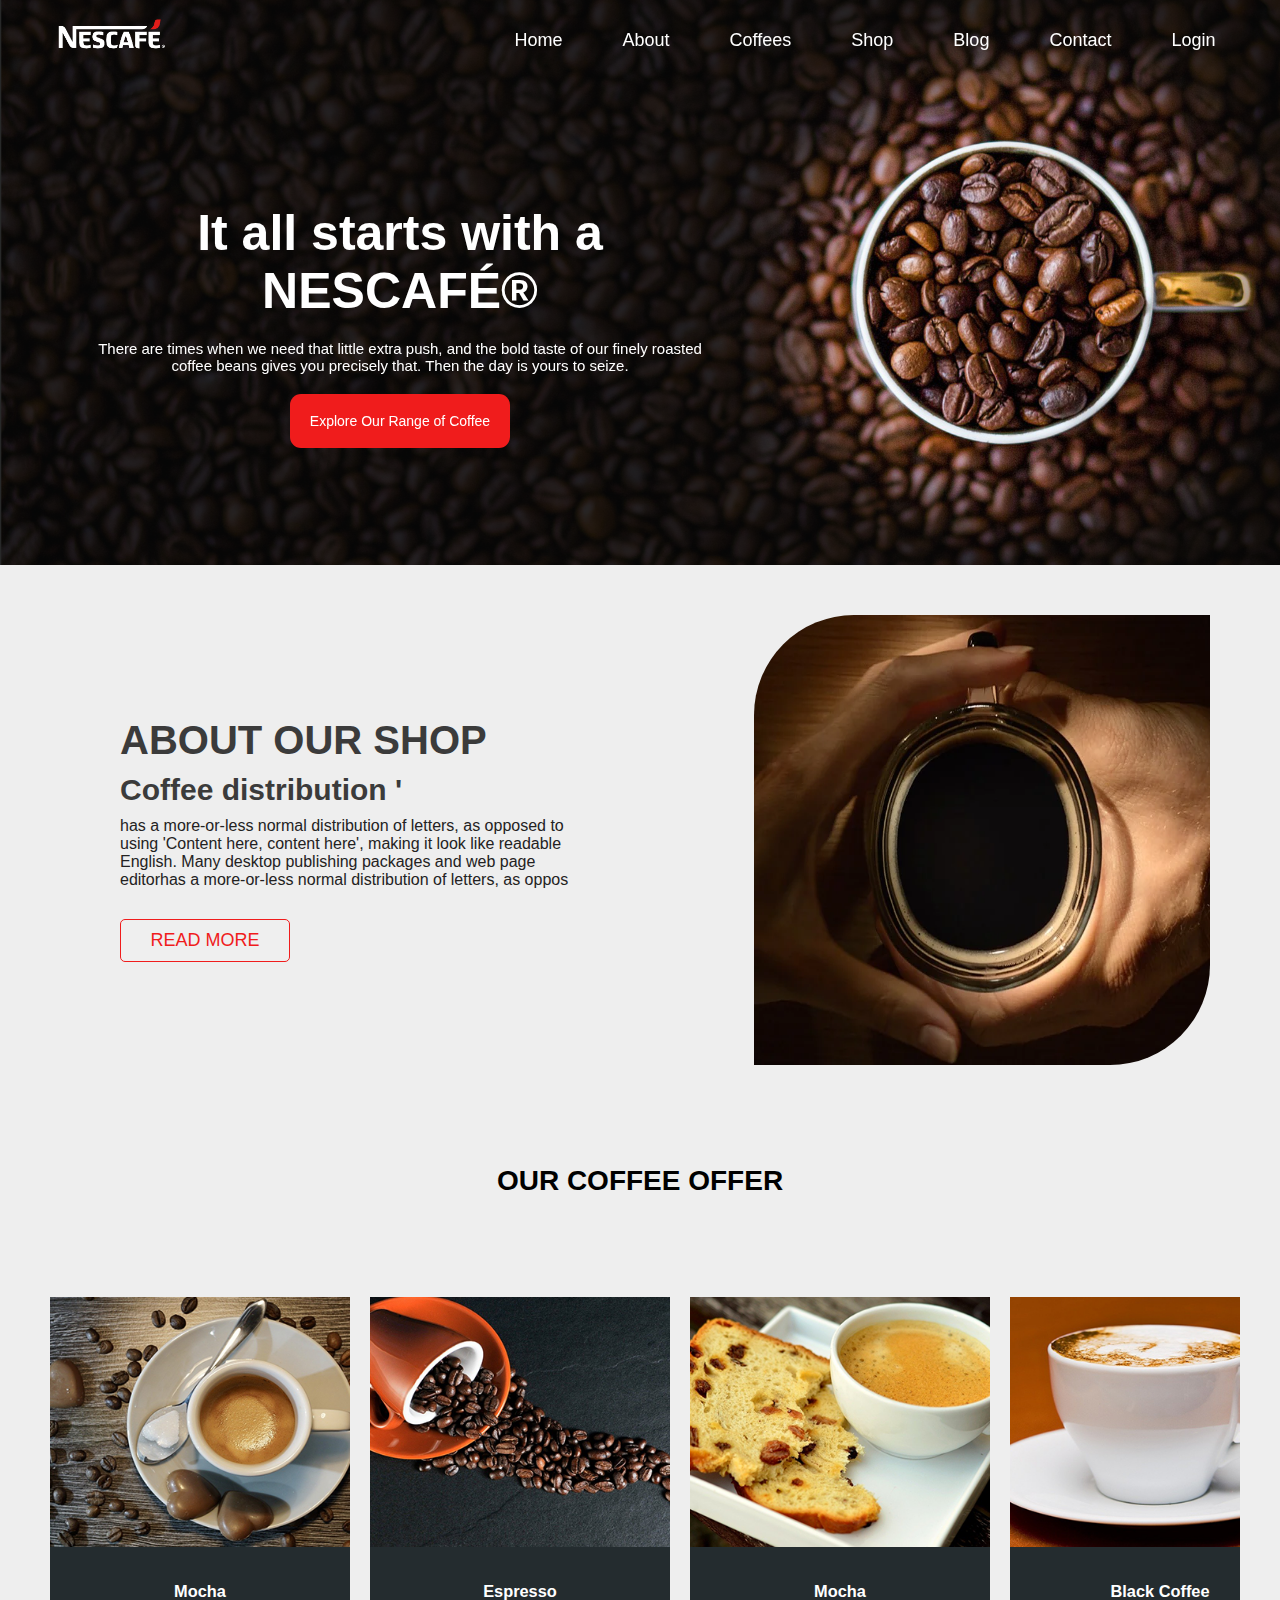
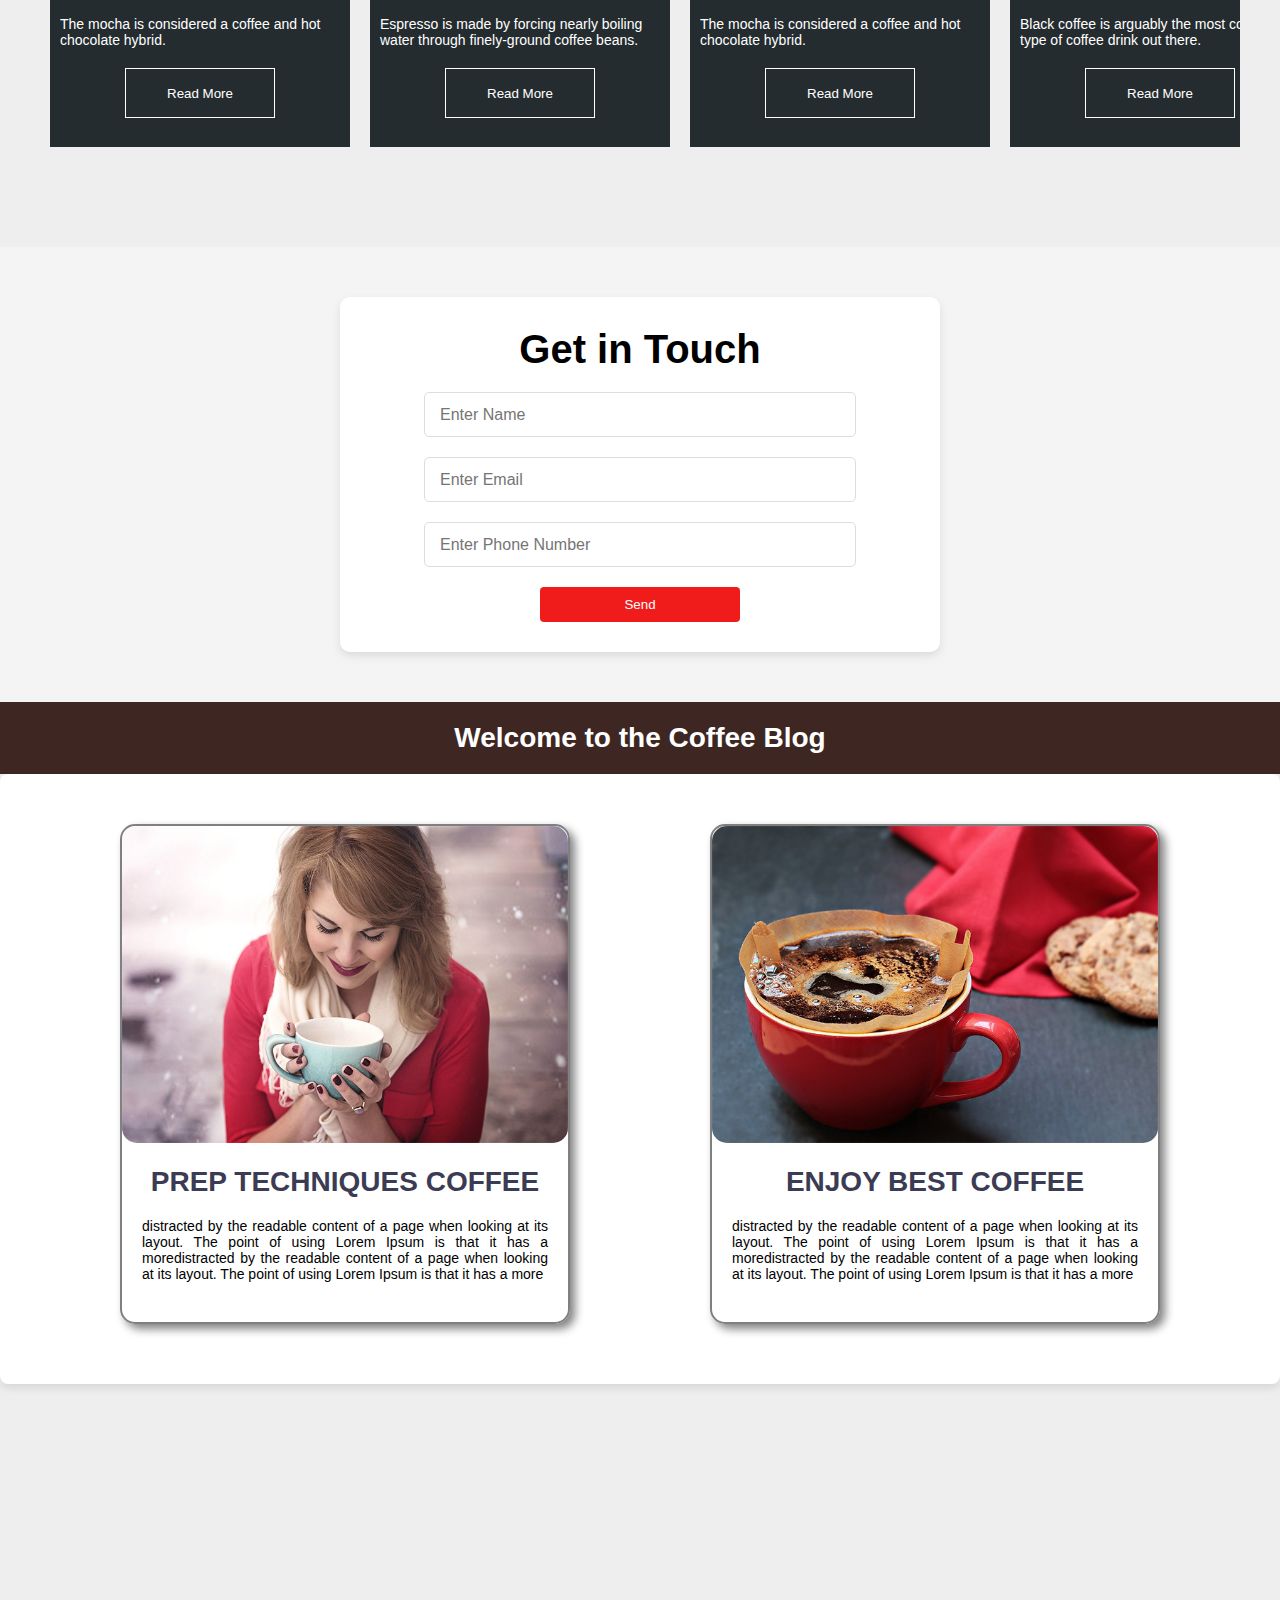
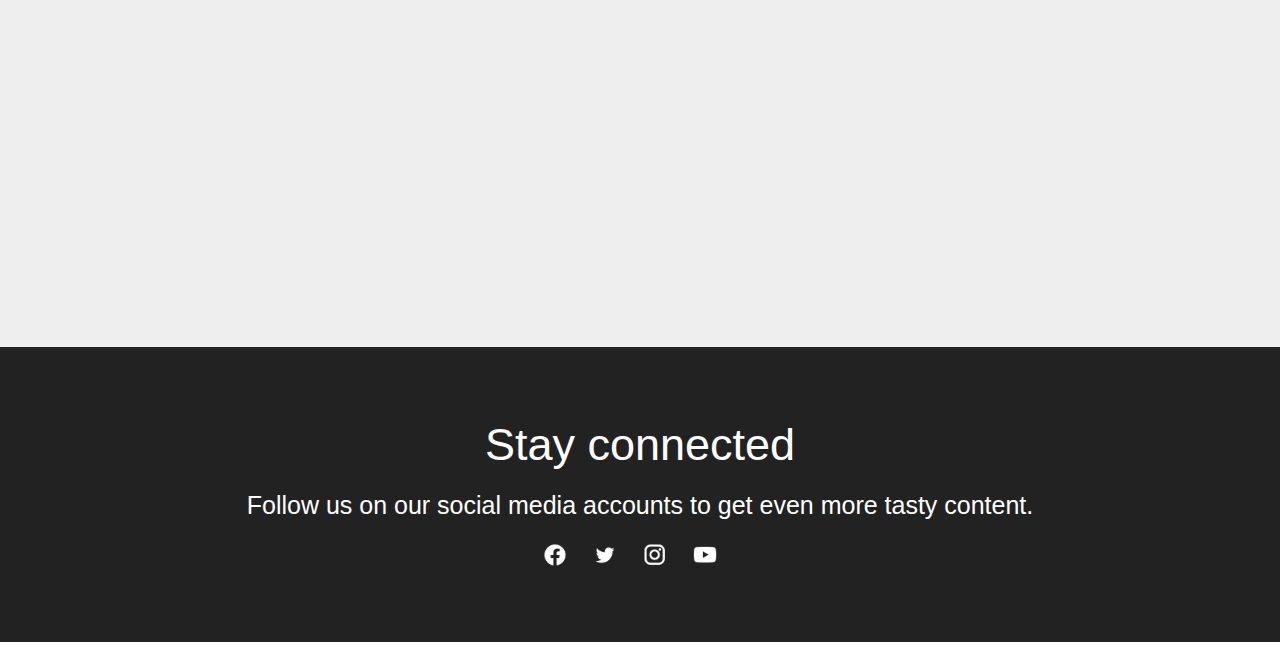
==== commit 2d84d274: "index.html" ====
--- a/index.html
+++ b/index.html
@@ -18,7 +18,7 @@
 </head>
 
 <body>
-     <div class="hourglassBackground">
+<!--      <div class="hourglassBackground">
       <div class="hourglassContainer">
         <div class="hourglassCurves"></div>
         <div class="hourglassCapTop"></div>
@@ -28,7 +28,7 @@
         <div class="hourglassCapBottom"></div>
         <div class="hourglassGlass"></div>
       </div>
-    </div>
+    </div> -->
     <header>
         <div class="all-content">
             <div class="navbar">
